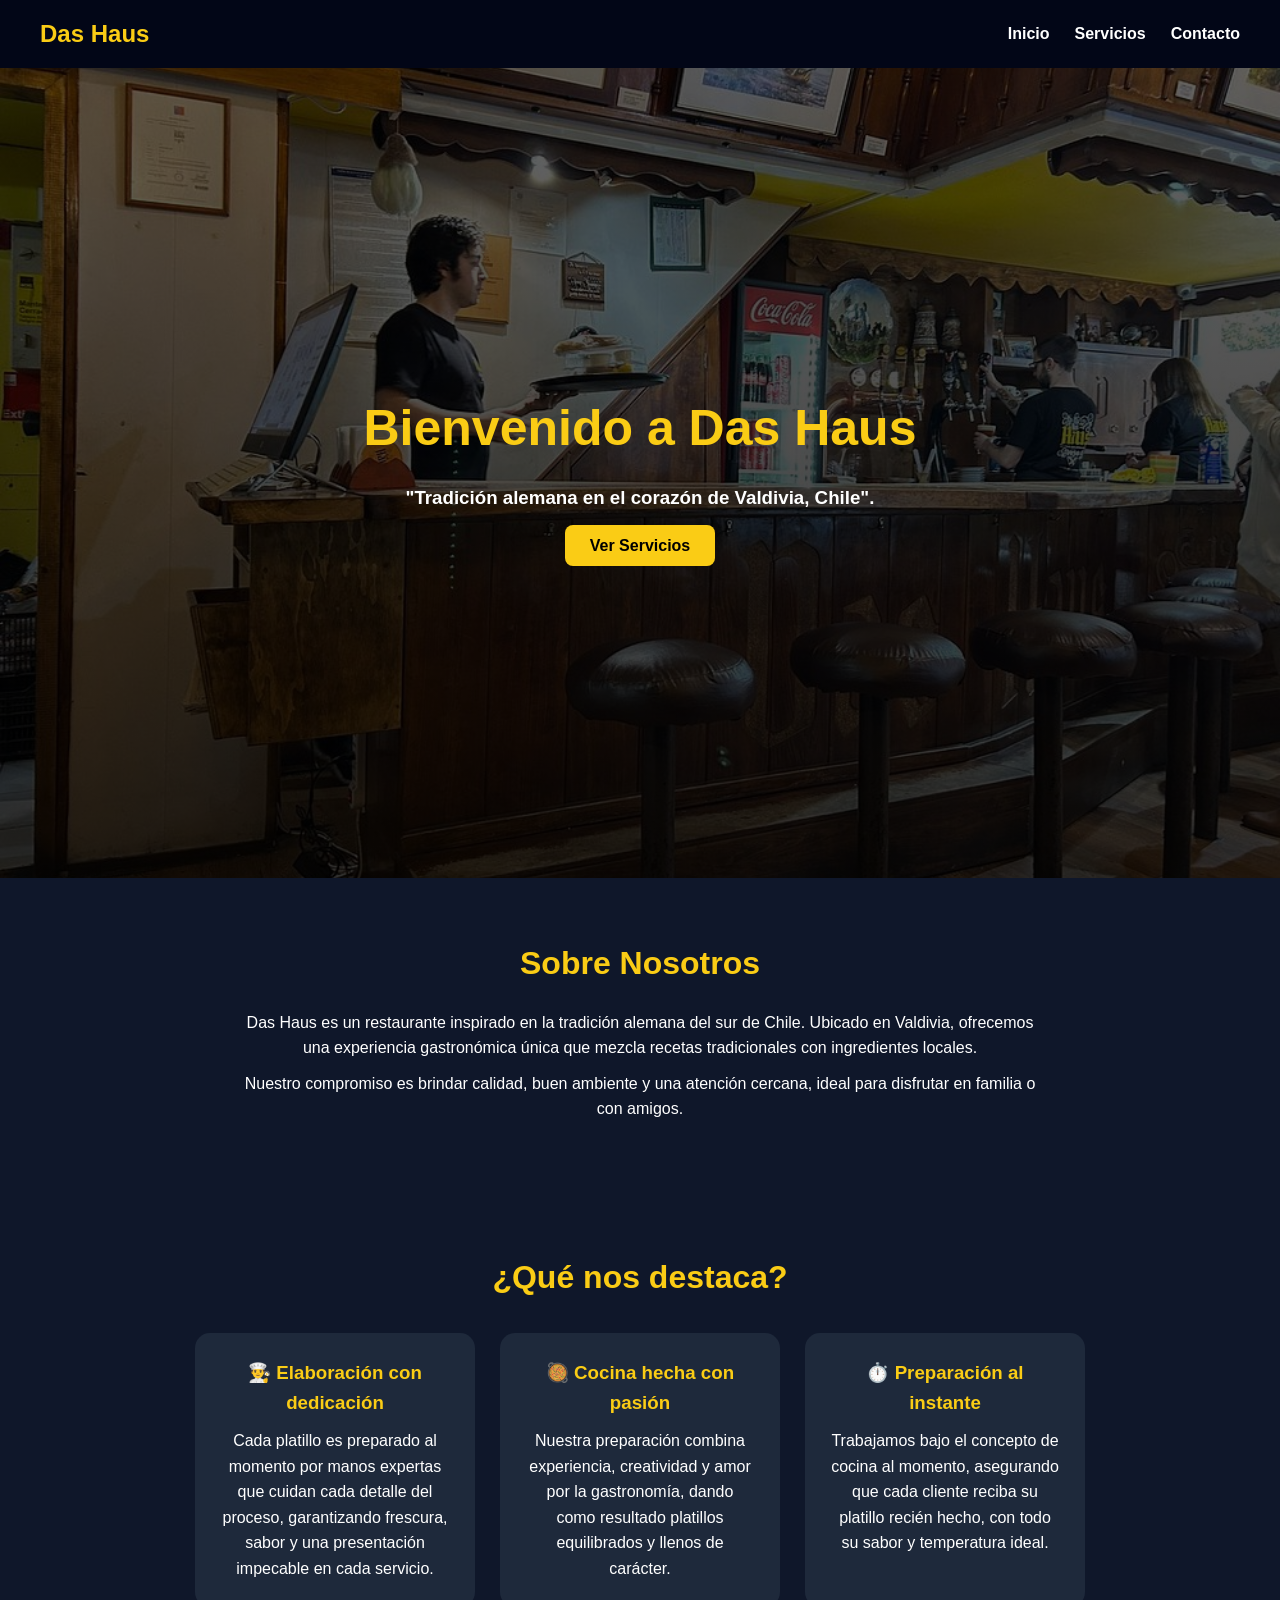
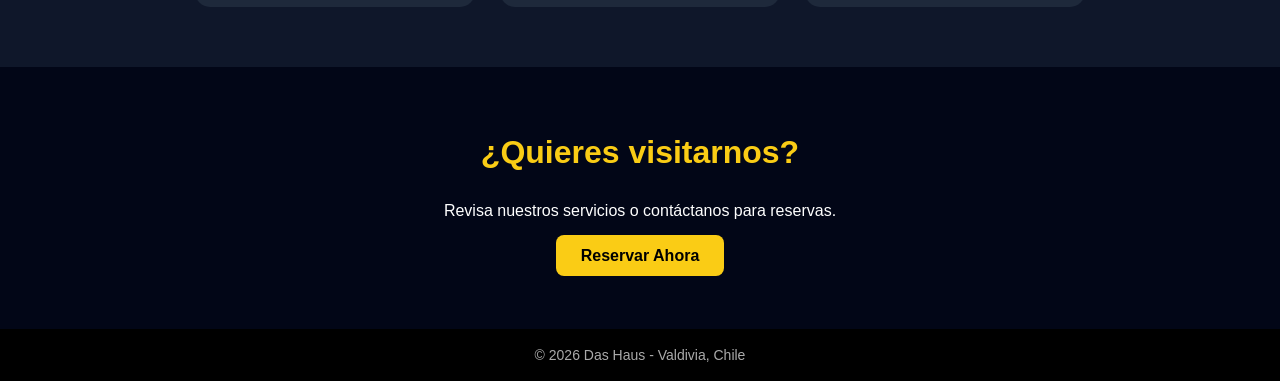
==== index.html @ 4c0493d1 "Actualizacion de errores" ====
<!DOCTYPE html>
<html lang="es">
<head>
    <meta charset="UTF-8">
    <meta name="viewport" content="width=device-width, initial-scale=1.0">
    <title>Das Haus | Restaurante Alemán en Valdivia</title>
    <link rel="stylesheet" href="css/estilos.css">
</head>

<body>

    <!-- NAVBAR -->
    <header>
        <nav class="navbar">
            <h1 class="logo">Das Haus</h1>
            <ul class="nav-links">
                <li><a href="index.html">Inicio</a></li>
                <li><a href="servicios.html">Servicios</a></li>
                <li><a href="contactos.html">Contacto</a></li>
            </ul>
        </nav>
    </header>

    <!-- HERO / INICIO -->
    <section class="hero">
        <div class="hero-text">
            <h2>Bienvenido a Das Haus</h2>
            <h3>"Tradición alemana en el corazón de Valdivia, Chile".</h3>
            <p></p>
            <a href="servicios.html" class="btn">Ver Servicios</a>
        </div>
    </section>

    <!-- SOBRE NOSOTROS -->
    <section class="about">
        <h2>Sobre Nosotros</h2>
        <p>
            Das Haus es un restaurante inspirado en la tradición alemana del sur de Chile.
            Ubicado en Valdivia, ofrecemos una experiencia gastronómica única que mezcla
            recetas tradicionales con ingredientes locales.
        </p>

        <p>
            Nuestro compromiso es brindar calidad, buen ambiente y una atención cercana,
            ideal para disfrutar en familia o con amigos.
        </p>
    </section>

    <!-- DESTACADOS -->
    <section class="destacados">
        <h2>¿Qué nos destaca?</h2>

        <div class="cards">
            <div class="card">
                <h3>👨‍🍳 Elaboración con dedicación</h3>
                <p>Cada platillo es preparado al momento por manos expertas que cuidan cada detalle del proceso, garantizando frescura, sabor y una presentación impecable en cada servicio.</p>
            </div>

            <div class="card">
                <h3>🥘 Cocina hecha con pasión</h3>
                <p>Nuestra preparación combina experiencia, creatividad y amor por la gastronomía, dando como resultado platillos equilibrados y llenos de carácter.</p>
            </div>

            <div class="card">
                <h3>⏱️ Preparación al instante</h3>
                <p>Trabajamos bajo el concepto de cocina al momento, asegurando que cada cliente reciba su platillo recién hecho, con todo su sabor y temperatura ideal.</p>
            </div>
        </div>
    </section>

    <!-- LLAMADO A LA ACCIÓN -->
    <section class="cta">
        <h2>¿Quieres visitarnos?</h2>
        <p>Revisa nuestros servicios o contáctanos para reservas.</p>
        <a href="contactos.html" class="btn">Reservar Ahora</a>
    </section>

    <!-- FOOTER -->
    <footer>
        <p>© 2026 Das Haus - Valdivia, Chile</p>
    </footer>

</body>
</html>
---- css/estilos.css ----
/* RESET GENERAL */
* {
    margin: 0;
    padding: 0;
    box-sizing: border-box;
}

/* FUENTE Y BODY */
body {
    font-family: Arial, sans-serif;
    background: #0f172a;
    color: #ffffff;
    line-height: 1.6;
}

/* NAVBAR */
.navbar {
    display: flex;
    justify-content: space-between;
    align-items: center;
    padding: 15px 40px;
    background: #020617;
    position: sticky;
    top: 0;
    z-index: 1000;
}

.logo {
    color: #facc15;
    font-size: 24px;
    font-weight: bold;
}

.nav-links {
    list-style: none;
    display: flex;
}

.nav-links li {
    margin-left: 25px;
}

.nav-links a {
    text-decoration: none;
    color: #ffffff;
    font-weight: bold;
    transition: 0.3s;
}

.nav-links a:hover {
    color: #facc15;
}

/* HERO */
.hero {
    height: 90vh;

    /* IMAGEN DE FONDO */
    background-image: linear-gradient(rgba(0,0,0,0.6), rgba(0,0,0,0.8)), url("../img/caption-2.jpg");

    background-size: cover;      /* Ajusta la imagen */
    background-position: center; /* Centra la imagen */
    background-repeat: no-repeat;

    display: flex;
    justify-content: center;
    align-items: center;
    text-align: center;
}


.hero-text h2 {
    font-size: 50px;
    margin-bottom: 15px;
}

.hero-text p {
    font-size: 20px;
    margin-bottom: 20px;
}

/* BOTONES */
.btn {
    background: #facc15;
    color: #000;
    padding: 12px 25px;
    text-decoration: none;
    border-radius: 8px;
    font-weight: bold;
    transition: 0.3s;
}

.btn:hover {
    background: #eab308;
    transform: scale(1.05);
}

/* SECCIONES */
section {
    padding: 60px 40px;
    text-align: center;
}

h2 {
    margin-bottom: 20px;
    font-size: 32px;
    color: #facc15;
}

/* ABOUT */
.about p {
    max-width: 800px;
    margin: 10px auto;
}

/* DESTACADOS */
.cards {
    display: flex;
    justify-content: center;
    gap: 25px;
    flex-wrap: wrap;
    margin-top: 30px;
}

.card {
    background: #1e293b;
    padding: 25px;
    border-radius: 15px;
    width: 280px;
    transition: 0.3s;
}

.card:hover {
    transform: translateY(-10px);
    background: #334155;
}

.card h3 {
    margin-bottom: 10px;
    color: #facc15;
}

/* CTA */
.cta {
    background: #020617;
}

.cta p {
    margin-bottom: 20px;
}

/* FOOTER */
footer {
    background: #000;
    text-align: center;
    padding: 15px;
    font-size: 14px;
    color: #aaa;
}

/* RESPONSIVE */
@media (max-width: 768px) {

    .navbar {
        flex-direction: column;
    }

    .nav-links {
        flex-direction: column;
        margin-top: 10px;
    }

    .nav-links li {
        margin: 10px 0;
    }

    .hero-text h2 {
        font-size: 35px;
    }

    .cards {
        flex-direction: column;
        align-items: center;
    }
}
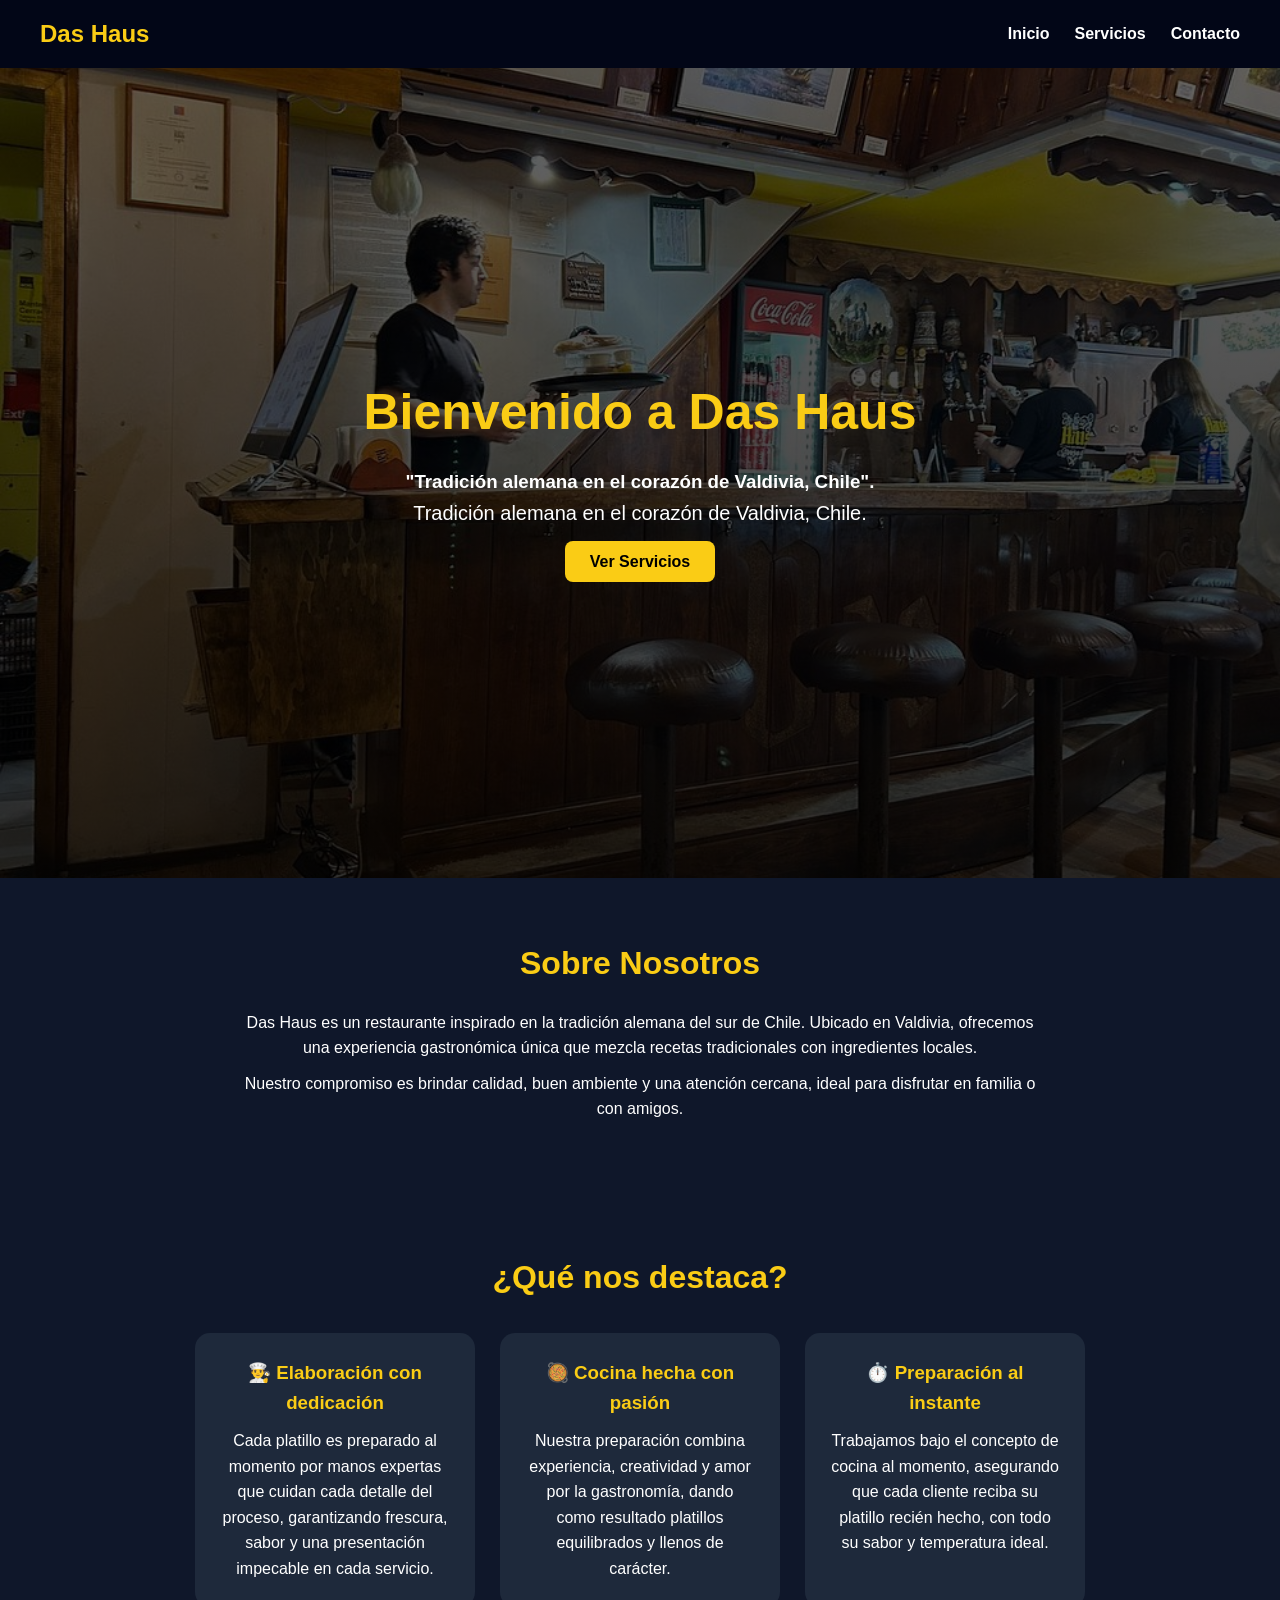
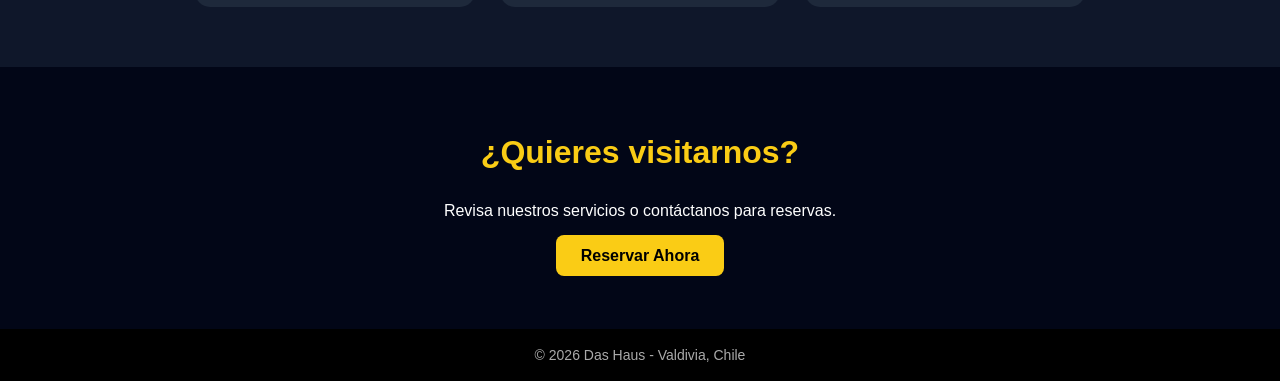
==== commit 0f794049: "Actualizacion de imagenes y agregados a servicios" ====
--- a/index.html
+++ b/index.html
@@ -26,7 +26,7 @@
         <div class="hero-text">
             <h2>Bienvenido a Das Haus</h2>
             <h3>"Tradición alemana en el corazón de Valdivia, Chile".</h3>
-            <p></p>
+            <p>Tradición alemana en el corazón de Valdivia, Chile.</p>
             <a href="servicios.html" class="btn">Ver Servicios</a>
         </div>
     </section>
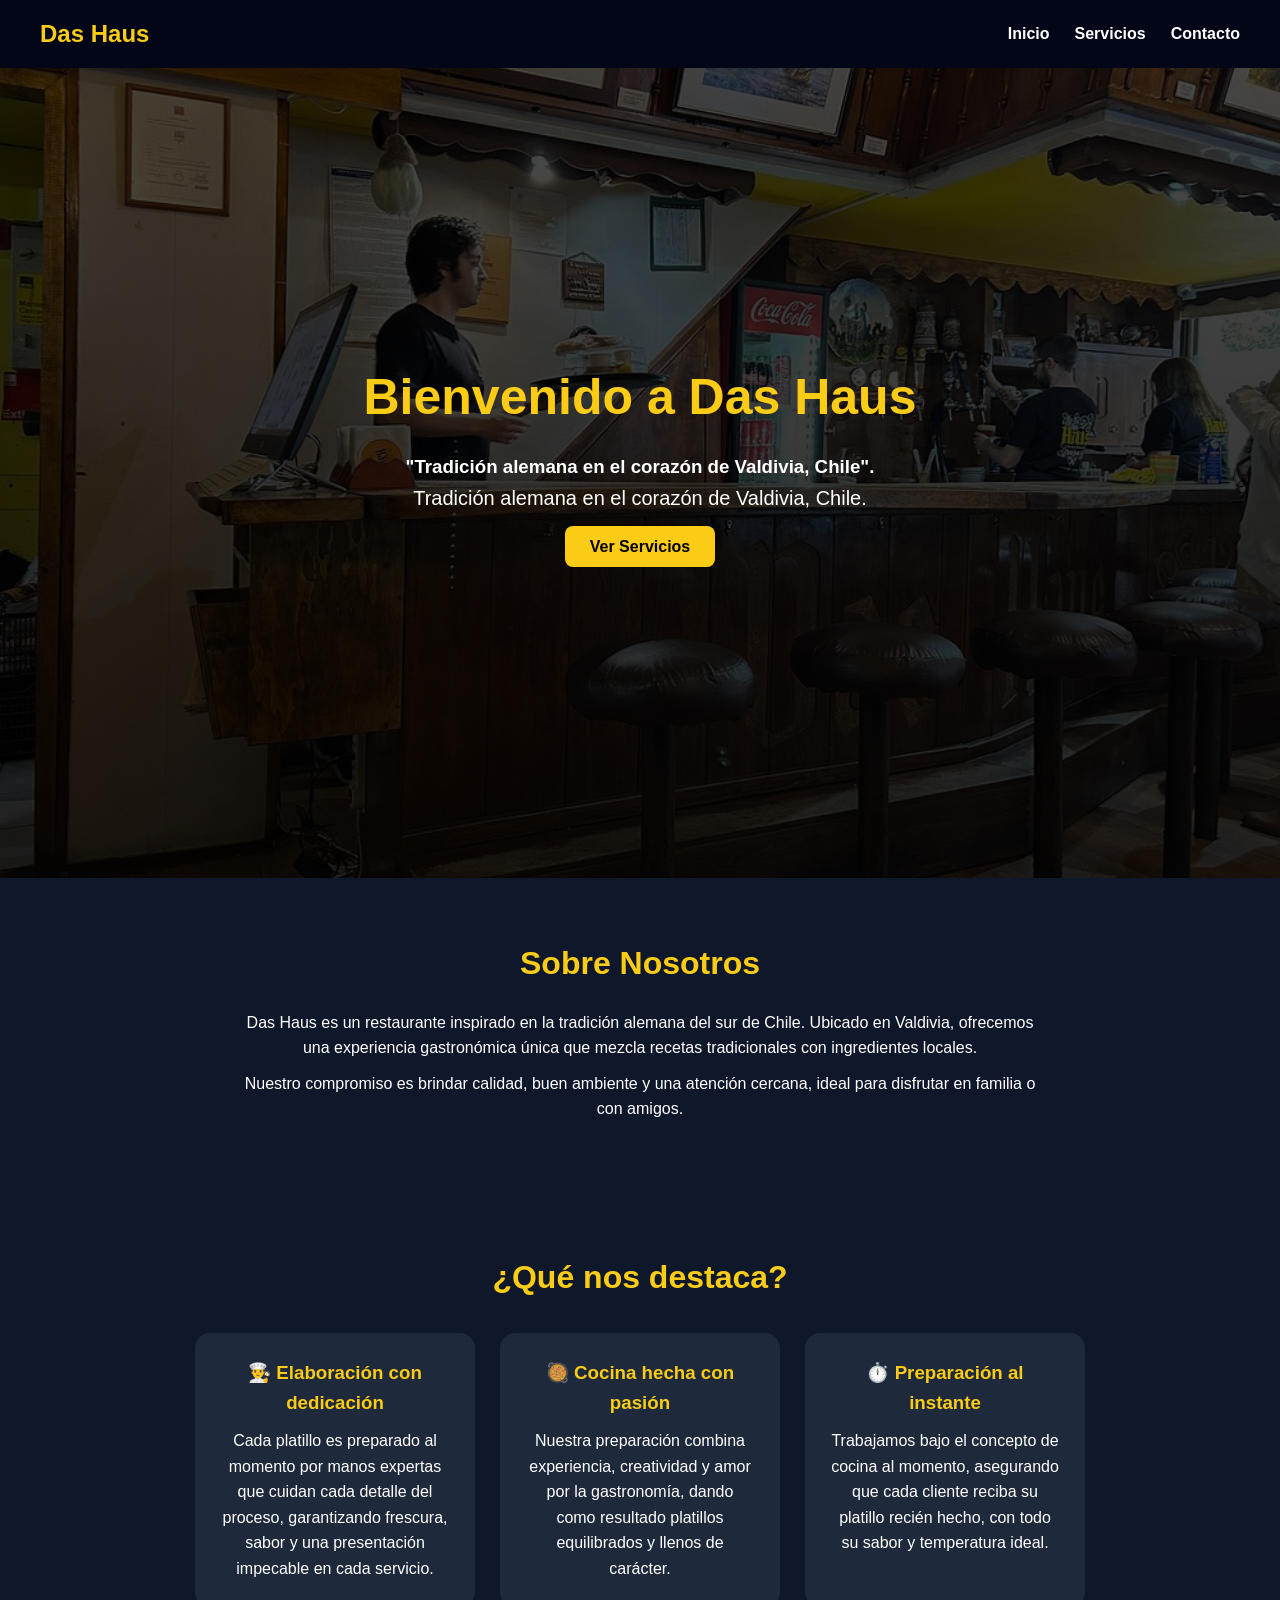
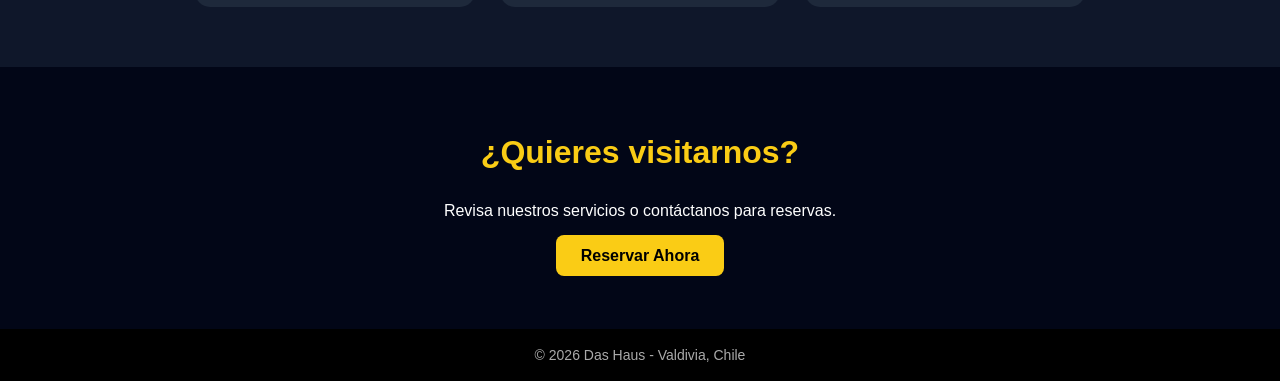
==== commit f9ef8bb8: "Actualizacion de cambios nuevos" ====
--- a/index.html
+++ b/index.html
@@ -16,7 +16,7 @@
             <ul class="nav-links">
                 <li><a href="index.html">Inicio</a></li>
                 <li><a href="servicios.html">Servicios</a></li>
-                <li><a href="contactos.html">Contacto</a></li>
+                <li><a href="contacto.html">Contacto</a></li>
             </ul>
         </nav>
     </header>
@@ -72,7 +72,7 @@
     <section class="cta">
         <h2>¿Quieres visitarnos?</h2>
         <p>Revisa nuestros servicios o contáctanos para reservas.</p>
-        <a href="contactos.html" class="btn">Reservar Ahora</a>
+        <a href="contacto.html" class="btn">Reservar Ahora</a>
     </section>
 
     <!-- FOOTER -->
--- a/css/estilos.css
+++ b/css/estilos.css
@@ -55,12 +55,9 @@
 .hero {
     height: 90vh;
 
-    /* IMAGEN DE FONDO */
-    background-image: linear-gradient(rgba(0,0,0,0.6), rgba(0,0,0,0.8)), url("../img/caption-2.jpg");
-
-    background-size: cover;      /* Ajusta la imagen */
-    background-position: center; /* Centra la imagen */
-    background-repeat: no-repeat;
+    /* IMAGEN DE FONDO CORREGIDA */
+    background: linear-gradient(rgba(0,0,0,0.7), rgba(0,0,0,0.85)),
+                url("../img/caption-2.jpg") center/cover no-repeat;
 
     display: flex;
     justify-content: center;
@@ -68,6 +65,23 @@
     text-align: center;
 }
 
+/* TABLA HERO */
+.hero table {
+    margin: 20px auto;
+    border: 1px solid rgba(255,255,255,0.2);
+    border-collapse: collapse;
+}
+
+.hero table th,
+.hero table td {
+    border: 1px solid rgba(255,255,255,0.2);
+    padding: 15px;
+}
+
+/* TEXTO HERO */
+.hero-text {
+    margin-bottom: 30px;
+}
 
 .hero-text h2 {
     font-size: 50px;
@@ -158,6 +172,138 @@
     color: #aaa;
 }
 
+/* ===================== */
+/* CONTACTO ELEGANTE */
+/* ===================== */
+
+.contacto {
+    display: flex;
+    justify-content: center;
+    padding: 60px 20px;
+}
+
+.contacto .card {
+    background: linear-gradient(145deg, #020617, #0f172a);
+    width: 380px;
+    padding: 25px;
+    border-radius: 15px;
+    border: 1px solid rgba(250,204,21,0.1);
+    box-shadow: 0 15px 40px rgba(0,0,0,0.7);
+}
+
+/* INFO */
+.info {
+    display: flex;
+    flex-direction: column;
+    gap: 8px;
+}
+
+/* ITEMS */
+.contacto .item {
+    display: flex;
+    align-items: center;
+    gap: 10px;
+    padding: 6px 8px;
+    border-radius: 8px;
+    transition: 0.3s;
+}
+
+.contacto .item:hover {
+    background: rgba(250,204,21,0.05);
+}
+
+/* ICONOS */
+.icono {
+    color: #facc15;
+    width: 25px;
+    text-align: center;
+}
+
+/* LINKS */
+.link {
+    color: #38bdf8;
+    text-decoration: none;
+}
+
+.link:hover {
+    color: #facc15;
+}
+
+/* ESTADO */
+.verde {
+    color: #22c55e;
+    font-weight: bold;
+}
+
+/* LINEA */
+.linea {
+    border-top: 1px solid rgba(250,204,21,0.1);
+    margin: 15px 0;
+}
+
+/* MAPA */
+.mapa iframe {
+    width: 100%;
+    border-radius: 10px;
+    border: none;
+}
+
+/* BOTÓN MAPA */
+.btn-mapa {
+    margin-top: 10px;
+    padding: 10px;
+    border: 1px solid #38bdf8;
+    color: #38bdf8;
+    border-radius: 8px;
+    text-decoration: none;
+    display: block;
+    transition: 0.3s;
+}
+
+.btn-mapa:hover {
+    background: #38bdf8;
+    color: #000;
+}
+
+/* RESEÑAS */
+.reviews {
+    margin-top: 20px;
+}
+
+.reviews h3 {
+    color: #facc15;
+}
+
+.rating {
+    color: #facc15;
+}
+
+.review {
+    background: rgba(255,255,255,0.03);
+    border-left: 3px solid #facc15;
+    padding: 10px;
+    border-radius: 8px;
+    margin-bottom: 10px;
+    font-size: 13px;
+}
+
+/* BOTÓN TRIP */
+.btn-trip {
+    border: 1px solid #22c55e;
+    color: #22c55e;
+    padding: 10px;
+    border-radius: 8px;
+    text-decoration: none;
+    display: block;
+    margin-top: 10px;
+    transition: 0.3s;
+}
+
+.btn-trip:hover {
+    background: #22c55e;
+    color: #000;
+}
+
 /* RESPONSIVE */
 @media (max-width: 768px) {
 
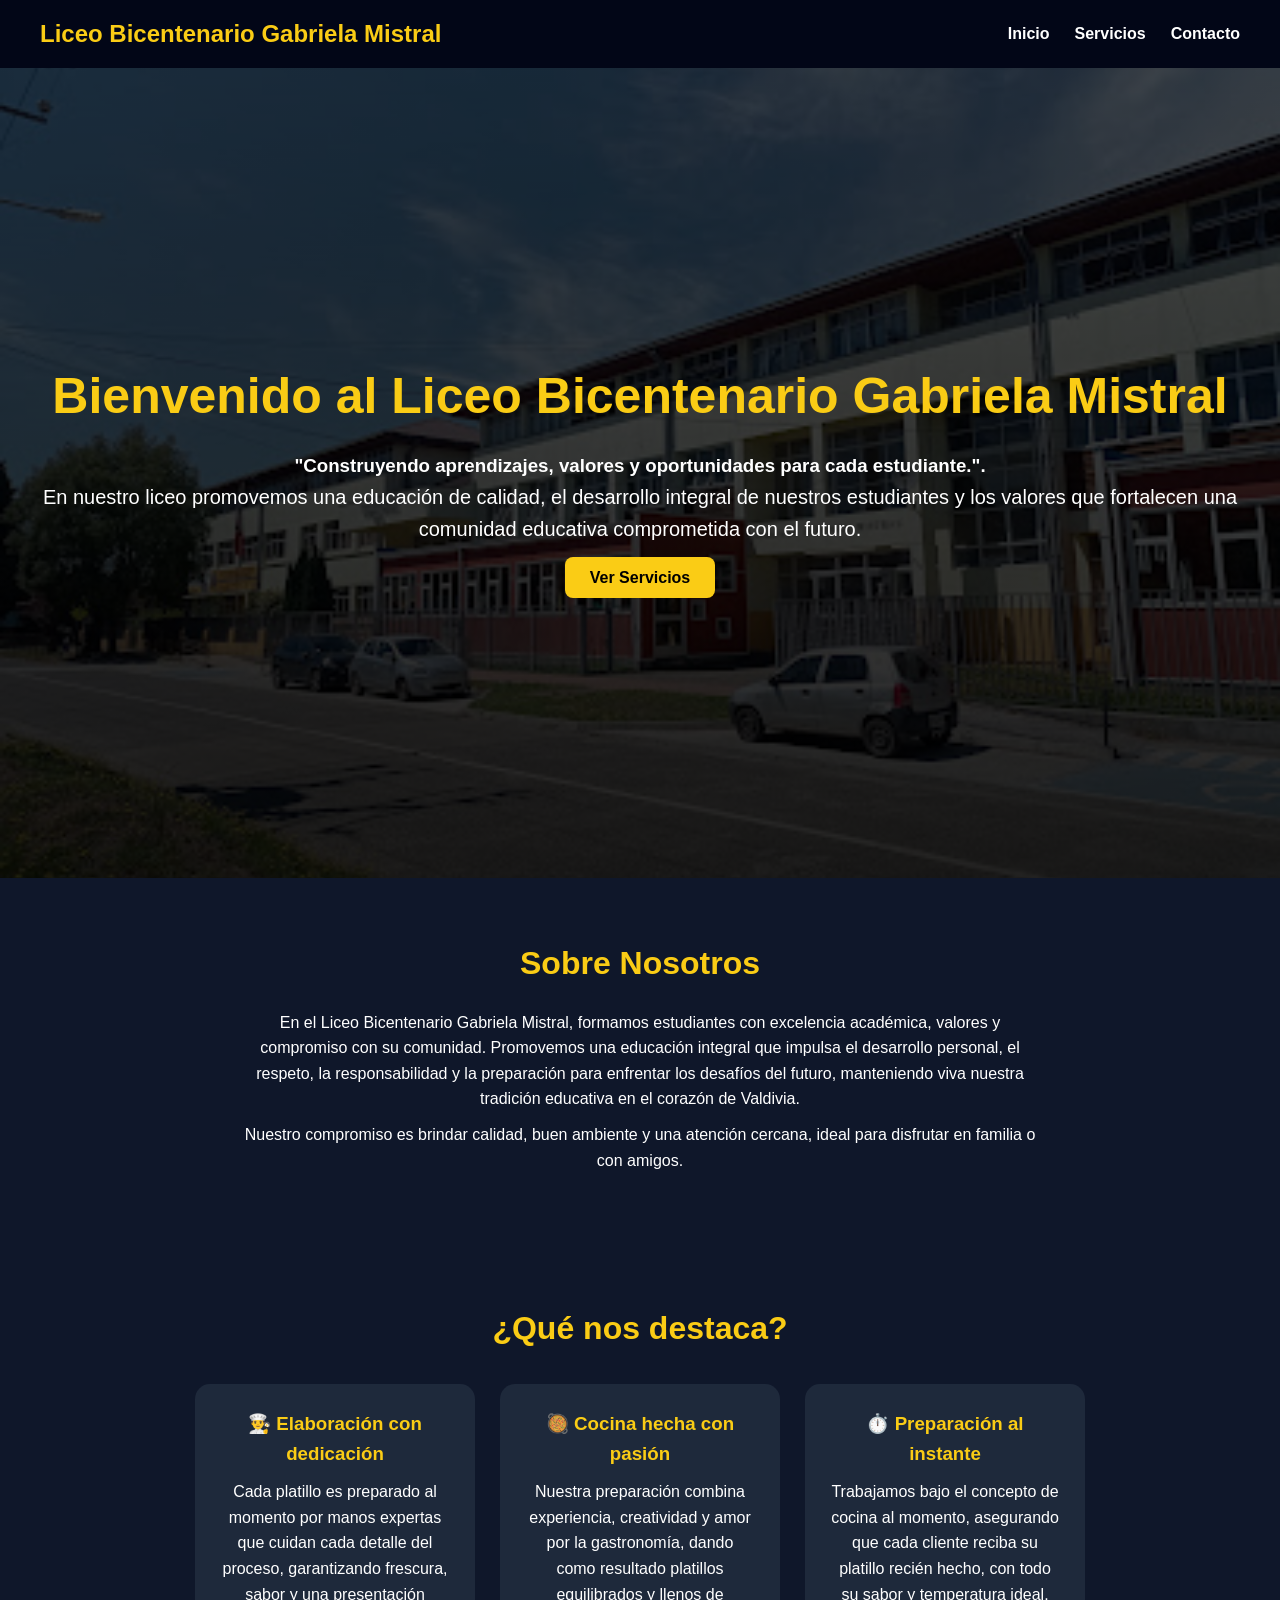
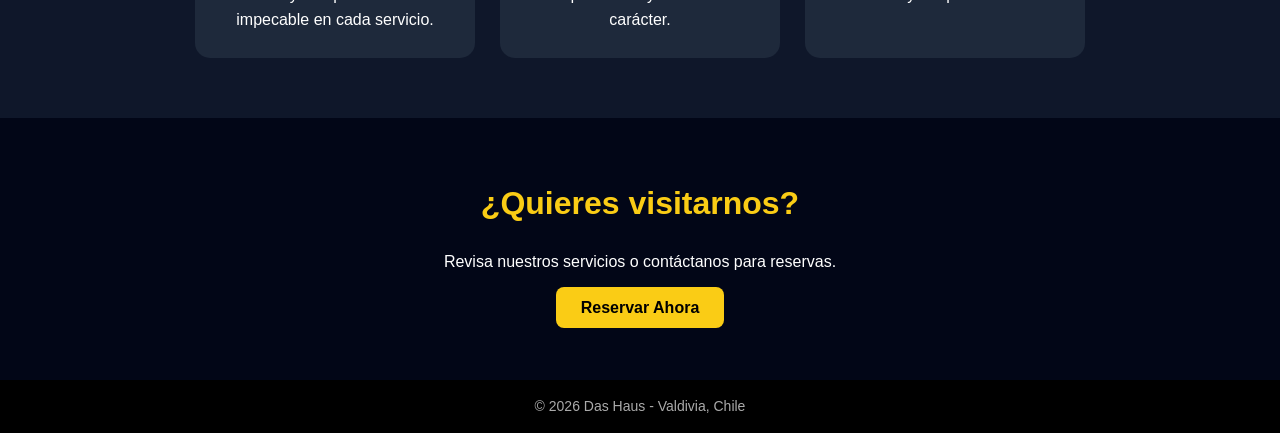
==== commit 6c376896: "cambio de pagina" ====
--- a/index.html
+++ b/index.html
@@ -3,7 +3,7 @@
 <head>
     <meta charset="UTF-8">
     <meta name="viewport" content="width=device-width, initial-scale=1.0">
-    <title>Das Haus | Restaurante Alemán en Valdivia</title>
+    <title>Liceo Bicentenario Gabriela Mistral | Ubicado en mafil- Los Ríos</title>
     <link rel="stylesheet" href="css/estilos.css">
 </head>
 
@@ -12,7 +12,7 @@
     <!-- NAVBAR -->
     <header>
         <nav class="navbar">
-            <h1 class="logo">Das Haus</h1>
+            <h1 class="logo">Liceo Bicentenario Gabriela Mistral </h1>
             <ul class="nav-links">
                 <li><a href="index.html">Inicio</a></li>
                 <li><a href="servicios.html">Servicios</a></li>
@@ -24,9 +24,9 @@
     <!-- HERO / INICIO -->
     <section class="hero">
         <div class="hero-text">
-            <h2>Bienvenido a Das Haus</h2>
-            <h3>"Tradición alemana en el corazón de Valdivia, Chile".</h3>
-            <p>Tradición alemana en el corazón de Valdivia, Chile.</p>
+            <h2>Bienvenido al Liceo Bicentenario Gabriela Mistral</h2>
+            <h3>"Construyendo aprendizajes, valores y oportunidades para cada estudiante.".</h3>
+            <p>En nuestro liceo promovemos una educación de calidad, el desarrollo integral de nuestros estudiantes y los valores que fortalecen una comunidad educativa comprometida con el futuro.</p>
             <a href="servicios.html" class="btn">Ver Servicios</a>
         </div>
     </section>
@@ -35,9 +35,7 @@
     <section class="about">
         <h2>Sobre Nosotros</h2>
         <p>
-            Das Haus es un restaurante inspirado en la tradición alemana del sur de Chile.
-            Ubicado en Valdivia, ofrecemos una experiencia gastronómica única que mezcla
-            recetas tradicionales con ingredientes locales.
+            En el Liceo Bicentenario Gabriela Mistral, formamos estudiantes con excelencia académica, valores y compromiso con su comunidad. Promovemos una educación integral que impulsa el desarrollo personal, el respeto, la responsabilidad y la preparación para enfrentar los desafíos del futuro, manteniendo viva nuestra tradición educativa en el corazón de Valdivia.
         </p>
 
         <p>
--- a/css/estilos.css
+++ b/css/estilos.css
@@ -1,88 +1,103 @@
-/* RESET GENERAL */
+/* ===================== */
+/* VARIABLES */
+/* ===================== */
+:root {
+    --color-bg: #0f172a;
+    --color-bg-dark: #020617;
+    --color-card: #1e293b;
+    --color-card-hover: #334155;
+    --color-primary: #facc15;
+    --color-secondary: #38bdf8;
+    --color-success: #22c55e;
+    --color-text: #ffffff;
+    --color-muted: #aaaaaa;
+}
+
+/* ===================== */
+/* RESET */
+/* ===================== */
 * {
     margin: 0;
     padding: 0;
     box-sizing: border-box;
 }
 
-/* FUENTE Y BODY */
+/* ===================== */
+/* BODY */
+/* ===================== */
 body {
     font-family: Arial, sans-serif;
-    background: #0f172a;
-    color: #ffffff;
+    background: var(--color-bg);
+    color: var(--color-text);
     line-height: 1.6;
 }
 
+/* ===================== */
 /* NAVBAR */
+/* ===================== */
 .navbar {
     display: flex;
     justify-content: space-between;
     align-items: center;
     padding: 15px 40px;
-    background: #020617;
+    background: var(--color-bg-dark);
     position: sticky;
     top: 0;
     z-index: 1000;
 }
 
 .logo {
-    color: #facc15;
+    color: var(--color-primary);
     font-size: 24px;
     font-weight: bold;
 }
 
+/* LINKS */
 .nav-links {
     list-style: none;
     display: flex;
-}
-
-.nav-links li {
-    margin-left: 25px;
+    gap: 25px;
 }
 
 .nav-links a {
     text-decoration: none;
-    color: #ffffff;
+    color: var(--color-text);
     font-weight: bold;
     transition: 0.3s;
 }
 
 .nav-links a:hover {
-    color: #facc15;
-}
-
+    color: var(--color-primary);
+}
+
+/* ===================== */
 /* HERO */
+/* ===================== */
 .hero {
     height: 90vh;
-
-    /* IMAGEN DE FONDO CORREGIDA */
     background: linear-gradient(rgba(0,0,0,0.7), rgba(0,0,0,0.85)),
-                url("../img/caption-2.jpg") center/cover no-repeat;
-
+                url("../img/unnamed\ \(1\).jpg") center/cover no-repeat;
     display: flex;
     justify-content: center;
     align-items: center;
     text-align: center;
-}
-
-/* TABLA HERO */
+    padding: 20px;
+}
+
+/* TABLA */
 .hero table {
     margin: 20px auto;
     border: 1px solid rgba(255,255,255,0.2);
     border-collapse: collapse;
 }
 
-.hero table th,
-.hero table td {
+.hero th,
+.hero td {
     border: 1px solid rgba(255,255,255,0.2);
     padding: 15px;
 }
 
-/* TEXTO HERO */
-.hero-text {
-    margin-bottom: 30px;
-}
-
+/* TEXTO */
 .hero-text h2 {
     font-size: 50px;
     margin-bottom: 15px;
@@ -93,15 +108,17 @@
     margin-bottom: 20px;
 }
 
+/* ===================== */
 /* BOTONES */
+/* ===================== */
 .btn {
-    background: #facc15;
+    background: var(--color-primary);
     color: #000;
     padding: 12px 25px;
     text-decoration: none;
     border-radius: 8px;
     font-weight: bold;
-    transition: 0.3s;
+    transition: all 0.3s ease;
 }
 
 .btn:hover {
@@ -109,7 +126,9 @@
     transform: scale(1.05);
 }
 
+/* ===================== */
 /* SECCIONES */
+/* ===================== */
 section {
     padding: 60px 40px;
     text-align: center;
@@ -118,16 +137,20 @@
 h2 {
     margin-bottom: 20px;
     font-size: 32px;
-    color: #facc15;
-}
-
+    color: var(--color-primary);
+}
+
+/* ===================== */
 /* ABOUT */
+/* ===================== */
 .about p {
     max-width: 800px;
     margin: 10px auto;
 }
 
-/* DESTACADOS */
+/* ===================== */
+/* CARDS */
+/* ===================== */
 .cards {
     display: flex;
     justify-content: center;
@@ -137,45 +160,48 @@
 }
 
 .card {
-    background: #1e293b;
+    background: var(--color-card);
     padding: 25px;
     border-radius: 15px;
     width: 280px;
-    transition: 0.3s;
+    transition: all 0.3s ease;
 }
 
 .card:hover {
     transform: translateY(-10px);
-    background: #334155;
+    background: var(--color-card-hover);
 }
 
 .card h3 {
     margin-bottom: 10px;
-    color: #facc15;
-}
-
+    color: var(--color-primary);
+}
+
+/* ===================== */
 /* CTA */
+/* ===================== */
 .cta {
-    background: #020617;
+    background: var(--color-bg-dark);
 }
 
 .cta p {
     margin-bottom: 20px;
 }
 
+/* ===================== */
 /* FOOTER */
+/* ===================== */
 footer {
     background: #000;
     text-align: center;
     padding: 15px;
     font-size: 14px;
-    color: #aaa;
-}
-
-/* ===================== */
-/* CONTACTO ELEGANTE */
-/* ===================== */
-
+    color: var(--color-muted);
+}
+
+/* ===================== */
+/* CONTACTO */
+/* ===================== */
 .contacto {
     display: flex;
     justify-content: center;
@@ -195,7 +221,7 @@
 .info {
     display: flex;
     flex-direction: column;
-    gap: 8px;
+    gap: 10px;
 }
 
 /* ITEMS */
@@ -214,24 +240,24 @@
 
 /* ICONOS */
 .icono {
-    color: #facc15;
+    color: var(--color-primary);
     width: 25px;
     text-align: center;
 }
 
 /* LINKS */
 .link {
-    color: #38bdf8;
+    color: var(--color-secondary);
     text-decoration: none;
 }
 
 .link:hover {
-    color: #facc15;
+    color: var(--color-primary);
 }
 
 /* ESTADO */
 .verde {
-    color: #22c55e;
+    color: var(--color-success);
     font-weight: bold;
 }
 
@@ -248,12 +274,12 @@
     border: none;
 }
 
-/* BOTÓN MAPA */
+/* BOTONES EXTRA */
 .btn-mapa {
     margin-top: 10px;
     padding: 10px;
-    border: 1px solid #38bdf8;
-    color: #38bdf8;
+    border: 1px solid var(--color-secondary);
+    color: var(--color-secondary);
     border-radius: 8px;
     text-decoration: none;
     display: block;
@@ -261,36 +287,13 @@
 }
 
 .btn-mapa:hover {
-    background: #38bdf8;
+    background: var(--color-secondary);
     color: #000;
 }
 
-/* RESEÑAS */
-.reviews {
-    margin-top: 20px;
-}
-
-.reviews h3 {
-    color: #facc15;
-}
-
-.rating {
-    color: #facc15;
-}
-
-.review {
-    background: rgba(255,255,255,0.03);
-    border-left: 3px solid #facc15;
-    padding: 10px;
-    border-radius: 8px;
-    margin-bottom: 10px;
-    font-size: 13px;
-}
-
-/* BOTÓN TRIP */
 .btn-trip {
-    border: 1px solid #22c55e;
-    color: #22c55e;
+    border: 1px solid var(--color-success);
+    color: var(--color-success);
     padding: 10px;
     border-radius: 8px;
     text-decoration: none;
@@ -300,32 +303,64 @@
 }
 
 .btn-trip:hover {
-    background: #22c55e;
+    background: var(--color-success);
     color: #000;
 }
 
+/* ===================== */
+/* REVIEWS */
+/* ===================== */
+.reviews {
+    margin-top: 20px;
+}
+
+.reviews h3 {
+    color: var(--color-primary);
+}
+
+.rating {
+    color: var(--color-primary);
+}
+
+.review {
+    background: rgba(255,255,255,0.03);
+    border-left: 3px solid var(--color-primary);
+    padding: 10px;
+    border-radius: 8px;
+    margin-bottom: 10px;
+    font-size: 13px;
+}
+
+/* ===================== */
 /* RESPONSIVE */
+/* ===================== */
 @media (max-width: 768px) {
 
     .navbar {
         flex-direction: column;
+        text-align: center;
     }
 
     .nav-links {
         flex-direction: column;
         margin-top: 10px;
-    }
-
-    .nav-links li {
-        margin: 10px 0;
+        gap: 10px;
     }
 
     .hero-text h2 {
         font-size: 35px;
+    }
+
+    .hero-text p {
+        font-size: 16px;
     }
 
     .cards {
         flex-direction: column;
         align-items: center;
     }
+
+    .contacto .card {
+        width: 100%;
+    }
 }
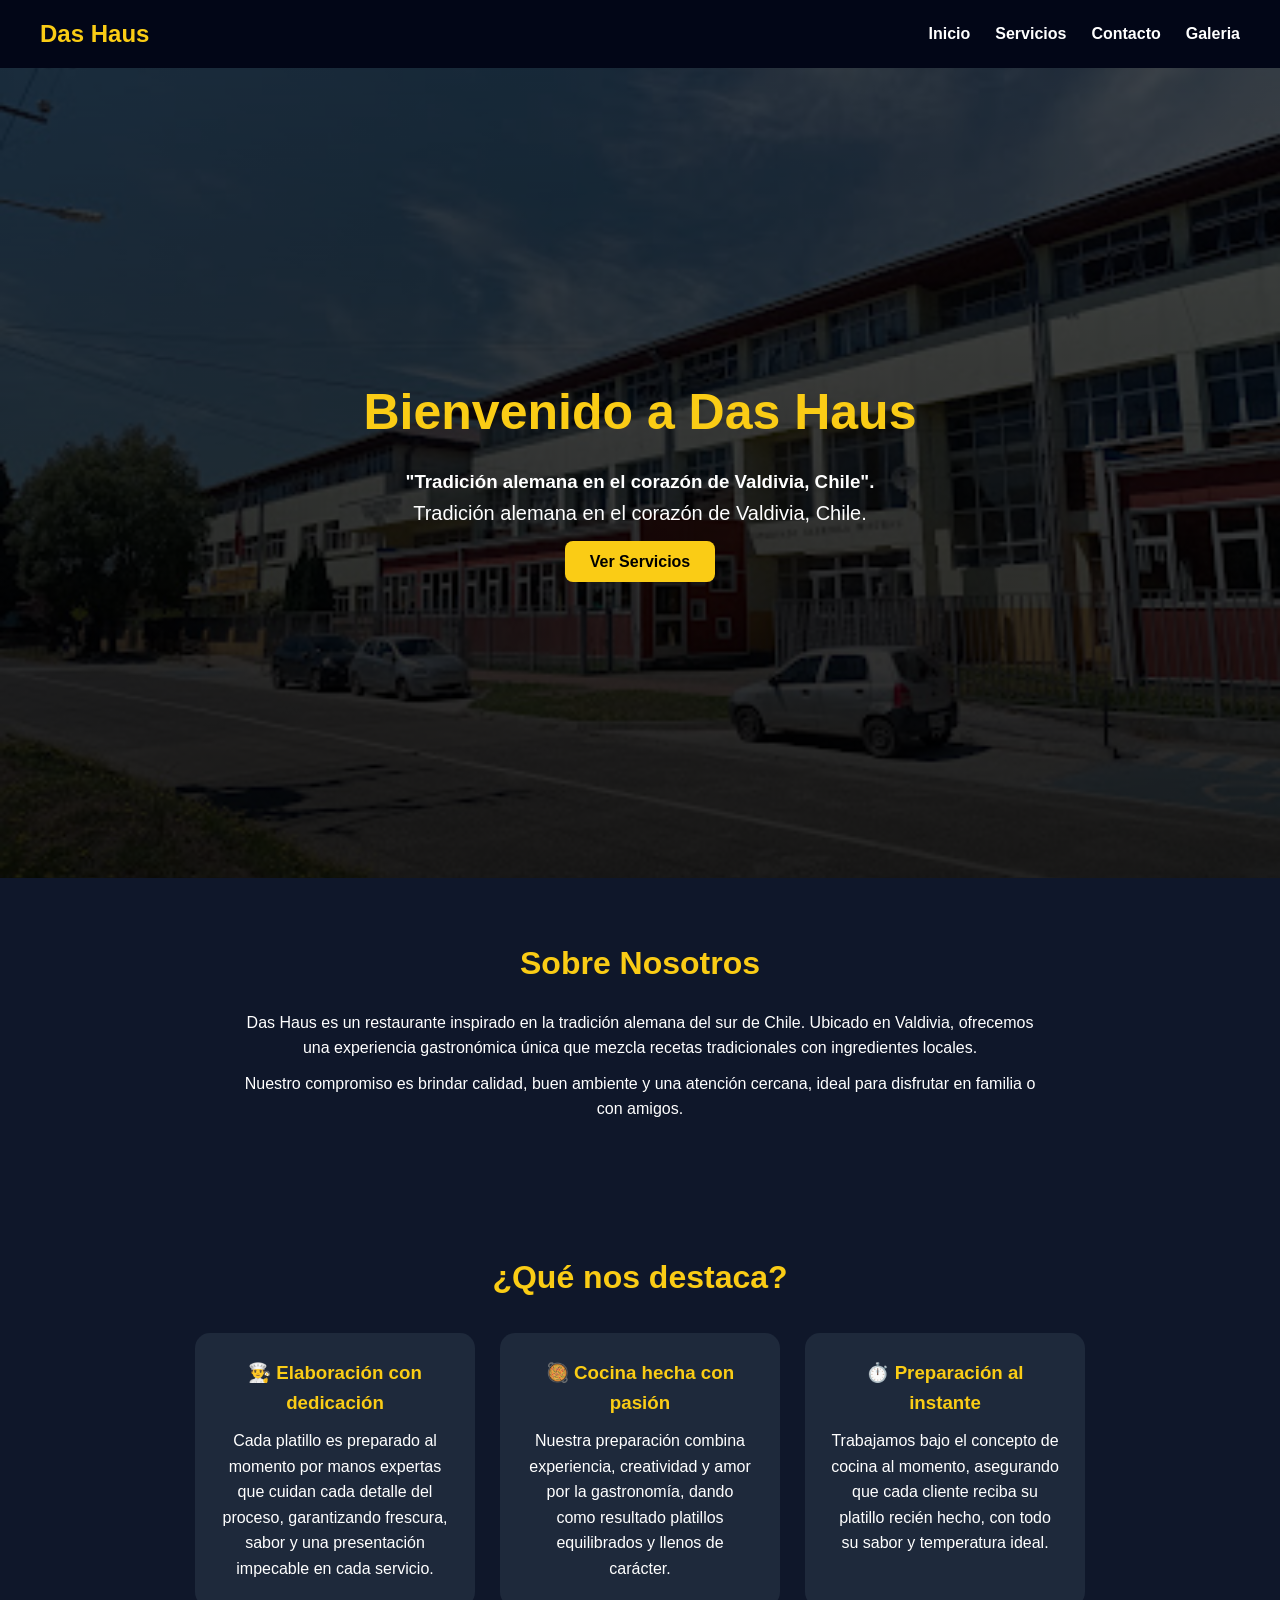
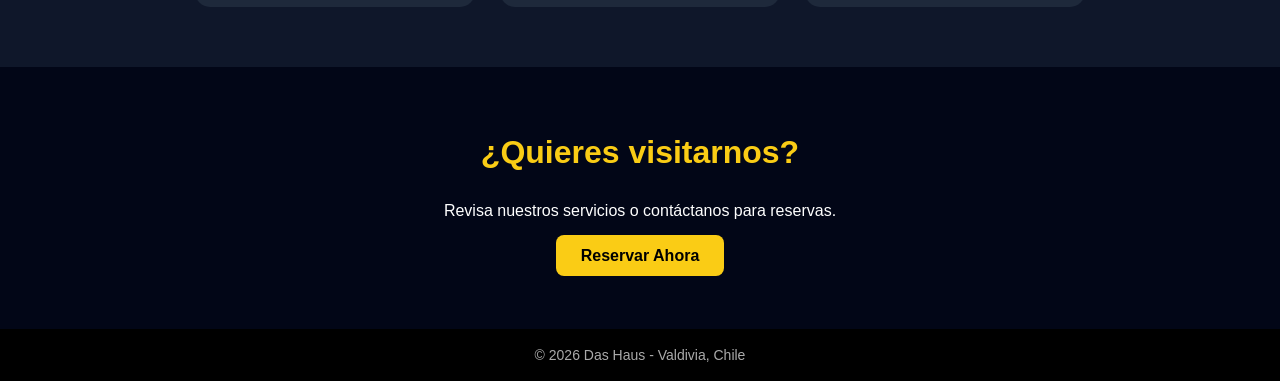
==== commit e93ca992: "67" ====
--- a/index.html
+++ b/index.html
@@ -3,7 +3,7 @@
 <head>
     <meta charset="UTF-8">
     <meta name="viewport" content="width=device-width, initial-scale=1.0">
-    <title>Liceo Bicentenario Gabriela Mistral | Ubicado en mafil- Los Ríos</title>
+    <title>Das Haus | Restaurante Alemán en Valdivia</title>
     <link rel="stylesheet" href="css/estilos.css">
 </head>
 
@@ -12,11 +12,12 @@
     <!-- NAVBAR -->
     <header>
         <nav class="navbar">
-            <h1 class="logo">Liceo Bicentenario Gabriela Mistral </h1>
+            <h1 class="logo">Das Haus</h1>
             <ul class="nav-links">
                 <li><a href="index.html">Inicio</a></li>
                 <li><a href="servicios.html">Servicios</a></li>
                 <li><a href="contacto.html">Contacto</a></li>
+                <li><a href="galeria.html">Galeria</a></li>
             </ul>
         </nav>
     </header>
@@ -24,9 +25,9 @@
     <!-- HERO / INICIO -->
     <section class="hero">
         <div class="hero-text">
-            <h2>Bienvenido al Liceo Bicentenario Gabriela Mistral</h2>
-            <h3>"Construyendo aprendizajes, valores y oportunidades para cada estudiante.".</h3>
-            <p>En nuestro liceo promovemos una educación de calidad, el desarrollo integral de nuestros estudiantes y los valores que fortalecen una comunidad educativa comprometida con el futuro.</p>
+            <h2>Bienvenido a Das Haus</h2>
+            <h3>"Tradición alemana en el corazón de Valdivia, Chile".</h3>
+            <p>Tradición alemana en el corazón de Valdivia, Chile.</p>
             <a href="servicios.html" class="btn">Ver Servicios</a>
         </div>
     </section>
@@ -35,7 +36,9 @@
     <section class="about">
         <h2>Sobre Nosotros</h2>
         <p>
-            En el Liceo Bicentenario Gabriela Mistral, formamos estudiantes con excelencia académica, valores y compromiso con su comunidad. Promovemos una educación integral que impulsa el desarrollo personal, el respeto, la responsabilidad y la preparación para enfrentar los desafíos del futuro, manteniendo viva nuestra tradición educativa en el corazón de Valdivia.
+            Das Haus es un restaurante inspirado en la tradición alemana del sur de Chile.
+            Ubicado en Valdivia, ofrecemos una experiencia gastronómica única que mezcla
+            recetas tradicionales con ingredientes locales.
         </p>
 
         <p>
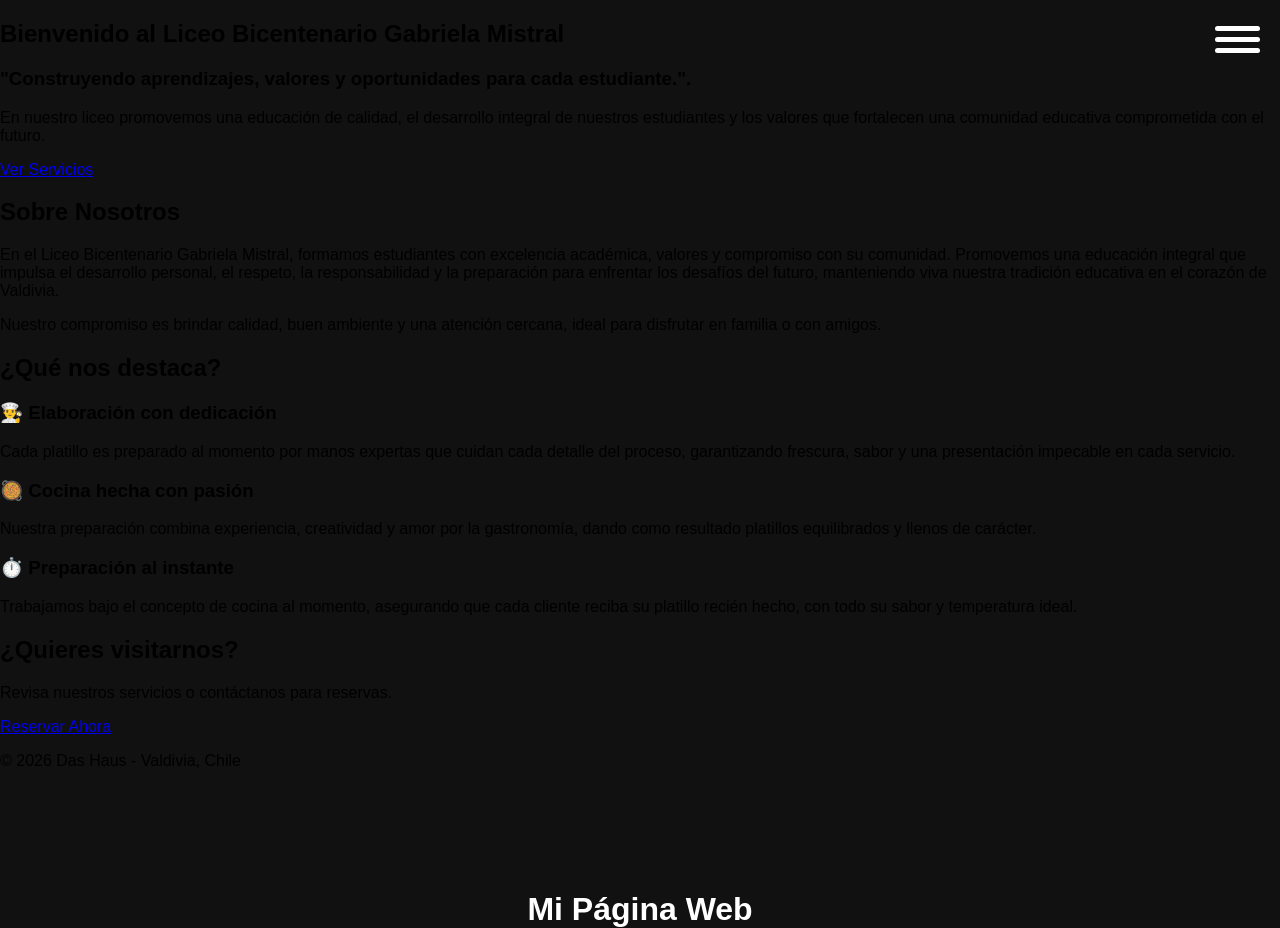
==== commit 1abb68f8: "barra lateral" ====
--- a/index.html
+++ b/index.html
@@ -3,31 +3,16 @@
 <head>
     <meta charset="UTF-8">
     <meta name="viewport" content="width=device-width, initial-scale=1.0">
-    <title>Das Haus | Restaurante Alemán en Valdivia</title>
+    <title>Liceo Bicentenario Gabriela Mistral | Ubicado en mafil- Los Ríos</title>
     <link rel="stylesheet" href="css/estilos.css">
 </head>
-
-<body>
-
-    <!-- NAVBAR -->
-    <header>
-        <nav class="navbar">
-            <h1 class="logo">Das Haus</h1>
-            <ul class="nav-links">
-                <li><a href="index.html">Inicio</a></li>
-                <li><a href="servicios.html">Servicios</a></li>
-                <li><a href="contacto.html">Contacto</a></li>
-                <li><a href="galeria.html">Galeria</a></li>
-            </ul>
-        </nav>
-    </header>
 
     <!-- HERO / INICIO -->
     <section class="hero">
         <div class="hero-text">
-            <h2>Bienvenido a Das Haus</h2>
-            <h3>"Tradición alemana en el corazón de Valdivia, Chile".</h3>
-            <p>Tradición alemana en el corazón de Valdivia, Chile.</p>
+            <h2>Bienvenido al Liceo Bicentenario Gabriela Mistral</h2>
+            <h3>"Construyendo aprendizajes, valores y oportunidades para cada estudiante.".</h3>
+            <p>En nuestro liceo promovemos una educación de calidad, el desarrollo integral de nuestros estudiantes y los valores que fortalecen una comunidad educativa comprometida con el futuro.</p>
             <a href="servicios.html" class="btn">Ver Servicios</a>
         </div>
     </section>
@@ -36,9 +21,7 @@
     <section class="about">
         <h2>Sobre Nosotros</h2>
         <p>
-            Das Haus es un restaurante inspirado en la tradición alemana del sur de Chile.
-            Ubicado en Valdivia, ofrecemos una experiencia gastronómica única que mezcla
-            recetas tradicionales con ingredientes locales.
+            En el Liceo Bicentenario Gabriela Mistral, formamos estudiantes con excelencia académica, valores y compromiso con su comunidad. Promovemos una educación integral que impulsa el desarrollo personal, el respeto, la responsabilidad y la preparación para enfrentar los desafíos del futuro, manteniendo viva nuestra tradición educativa en el corazón de Valdivia.
         </p>
 
         <p>
@@ -82,4 +65,161 @@
     </footer>
 
 </body>
+</html>
+
+<!DOCTYPE html>
+<html lang="es">
+<head>
+<meta charset="UTF-8">
+<meta name="viewport" content="width=device-width, initial-scale=1.0">
+
+<title>Menú Funcional</title>
+
+<style>
+
+body{
+  margin:0;
+  font-family:Arial, sans-serif;
+  background:#111;
+  height:100vh;
+}
+
+/* BOTÓN */
+.menu-btn{
+  position:fixed;
+  top:20px;
+  right:20px;
+  width:45px;
+  cursor:pointer;
+  z-index:1001;
+}
+
+.menu-btn span{
+  display:block;
+  height:5px;
+  margin:6px 0;
+  background:white;
+  border-radius:5px;
+  transition:0.4s;
+}
+
+/* ANIMACIÓN X */
+.menu-btn.active span:nth-child(1){
+  transform:translateY(11px) rotate(45deg);
+}
+
+.menu-btn.active span:nth-child(2){
+  opacity:0;
+}
+
+.menu-btn.active span:nth-child(3){
+  transform:translateY(-11px) rotate(-45deg);
+}
+
+/* MENU */
+.menu{
+  position:fixed;
+  top:0;
+  right:-260px;
+  width:260px;
+  height:100%;
+  background:#222;
+  padding-top:80px;
+  transition:0.4s;
+  z-index:1000;
+}
+
+.menu.active{
+  right:0;
+}
+
+/* LINKS */
+.menu a{
+  display:block;
+  color:white;
+  text-decoration:none;
+  padding:18px 25px;
+  font-size:18px;
+  transition:0.3s;
+}
+
+.menu a:hover{
+  background:#444;
+  padding-left:35px;
+}
+
+/* OVERLAY */
+.overlay{
+  position:fixed;
+  top:0;
+  left:0;
+  width:100%;
+  height:100%;
+  background:rgba(0,0,0,0.5);
+  display:none;
+  z-index:999;
+}
+
+.overlay.active{
+  display:block;
+}
+
+h1{
+  color:white;
+  text-align:center;
+  padding-top:100px;
+}
+
+</style>
+</head>
+
+<body>
+
+<!-- BOTÓN -->
+<div class="menu-btn" id="menu-btn">
+  <span></span>
+  <span></span>
+  <span></span>
+</div>
+
+<!-- MENÚ -->
+<div class="menu" id="menu">
+  <a href="index.html">Inicio</a>
+  <a href="Galeria.html">Galería</a>
+  <a href="servicios.html">Servicios</a>
+  <a href="contacto.html">Contacto</a>
+</div>
+
+<!-- OVERLAY -->
+<div class="overlay" id="overlay"></div>
+
+<h1>Mi Página Web</h1>
+
+<script>
+
+const menuBtn = document.getElementById("menu-btn");
+const menu = document.getElementById("menu");
+const overlay = document.getElementById("overlay");
+const links = document.querySelectorAll(".menu a");
+
+function toggleMenu(){
+  menuBtn.classList.toggle("active");
+  menu.classList.toggle("active");
+  overlay.classList.toggle("active");
+}
+
+/* BOTÓN */
+menuBtn.addEventListener("click", toggleMenu);
+
+/* OVERLAY */
+overlay.addEventListener("click", toggleMenu);
+
+/* LINKS */
+links.forEach(link => {
+  link.addEventListener("click", toggleMenu);
+});
+
+</script>
+
+</body>
 </html>
